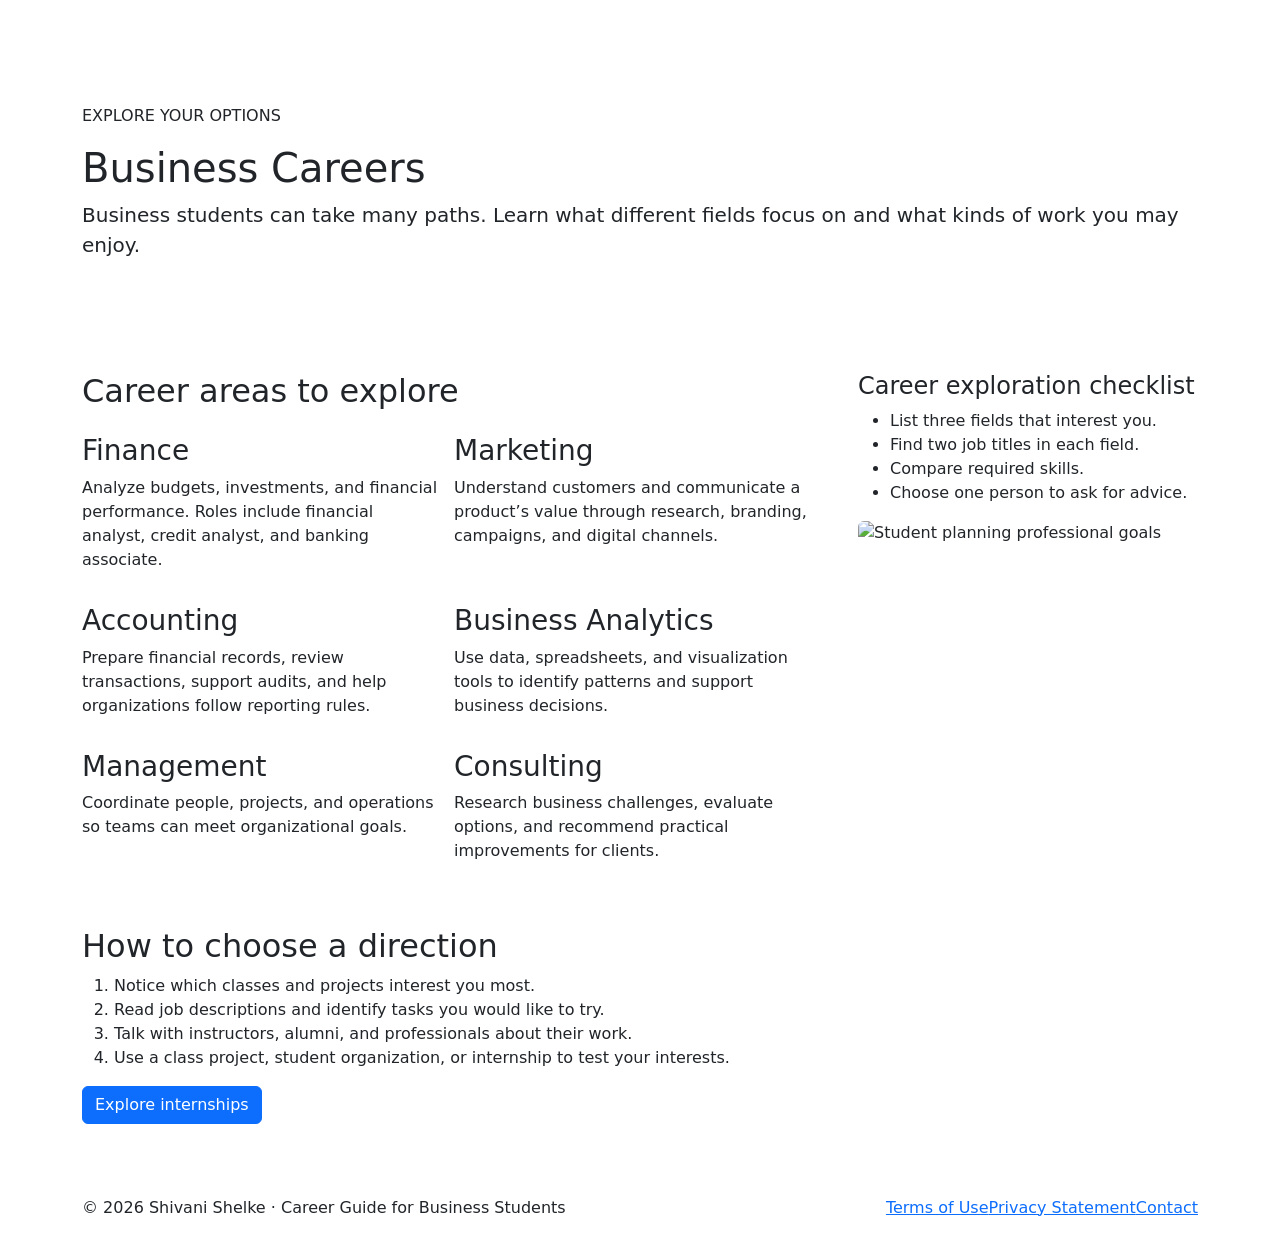
==== careers.html @ d2c97358 "Complete careers.html" ====
<!doctype html><html lang="en"><!-- DEVELOPER: Shivani Shelke, IS117-xxx, Fall 2026 --><head><meta charset="utf-8"><meta name="viewport" content="width=device-width, initial-scale=1"><meta name="description" content="Practical career preparation resources for business students."><title>Business Careers | Career Guide for Business Students</title><link href="https://cdn.jsdelivr.net/npm/bootstrap@5.3.3/dist/css/bootstrap.min.css" rel="stylesheet"><link rel="stylesheet" href="styles/custom.css"></head><body class="d-flex flex-column min-vh-100"><nav class="navbar navbar-expand-lg navbar-dark site-nav"><div class="container"><a class="navbar-brand fw-bold" href="index.html">Career Guide <span class="brand-accent">for Business Students</span></a><button class="navbar-toggler" type="button" data-bs-toggle="collapse" data-bs-target="#mainNav" aria-controls="mainNav" aria-expanded="false" aria-label="Toggle navigation"><span class="navbar-toggler-icon"></span></button><div class="collapse navbar-collapse" id="mainNav"><ul class="navbar-nav ms-auto"><li class="nav-item"><a class="nav-link" href="index.html">Home</a></li><li class="nav-item"><a class="nav-link" href="careers.html">Business Careers</a></li><li class="nav-item dropdown"><a class="nav-link dropdown-toggle" href="resume.html" id="resourcesDropdown" role="button" data-bs-toggle="dropdown" aria-expanded="false">Resume Tips</a><ul class="dropdown-menu dropdown-menu-end" aria-labelledby="resourcesDropdown"><li><a class="dropdown-item" href="resume.html">Resume Tips Overview</a></li><li><a class="dropdown-item" href="interviews.html">Interview Tips</a></li><li><a class="dropdown-item" href="internships.html">Internships</a></li><li><a class="dropdown-item" href="skills.html">Important Skills</a></li></ul></li><li class="nav-item"><a class="nav-link" href="contact.html">Contact</a></li></ul></div></div></nav><main class="flex-grow-1"><section class="page-banner"><div class="container py-5"><p class="eyebrow">EXPLORE YOUR OPTIONS</p><h1>Business Careers</h1><p class="lead">Business students can take many paths. Learn what different fields focus on and what kinds of work you may enjoy.</p></div></section><div class="container content-wrap py-5"><div class="row g-5"><div class="col-lg-8"><h2>Career areas to explore</h2><div class="row g-3 mt-1"><div class="col-md-6"><div class="info-panel h-100"><h3>Finance</h3><p>Analyze budgets, investments, and financial performance. Roles include financial analyst, credit analyst, and banking associate.</p></div></div><div class="col-md-6"><div class="info-panel h-100"><h3>Marketing</h3><p>Understand customers and communicate a product’s value through research, branding, campaigns, and digital channels.</p></div></div><div class="col-md-6"><div class="info-panel h-100"><h3>Accounting</h3><p>Prepare financial records, review transactions, support audits, and help organizations follow reporting rules.</p></div></div><div class="col-md-6"><div class="info-panel h-100"><h3>Business Analytics</h3><p>Use data, spreadsheets, and visualization tools to identify patterns and support business decisions.</p></div></div><div class="col-md-6"><div class="info-panel h-100"><h3>Management</h3><p>Coordinate people, projects, and operations so teams can meet organizational goals.</p></div></div><div class="col-md-6"><div class="info-panel h-100"><h3>Consulting</h3><p>Research business challenges, evaluate options, and recommend practical improvements for clients.</p></div></div></div><h2 class="mt-5">How to choose a direction</h2><ol><li>Notice which classes and projects interest you most.</li><li>Read job descriptions and identify tasks you would like to try.</li><li>Talk with instructors, alumni, and professionals about their work.</li><li>Use a class project, student organization, or internship to test your interests.</li></ol><a class="btn btn-primary" href="internships.html">Explore internships</a></div><aside class="col-lg-4"><div class="sidebar-card"><h2 class="h4">Career exploration checklist</h2><ul><li>List three fields that interest you.</li><li>Find two job titles in each field.</li><li>Compare required skills.</li><li>Choose one person to ask for advice.</li></ul><img src='Images/hero-career.svg' alt='Student planning professional goals' class='img-fluid rounded'></div></aside></div></div></main><footer class="site-footer mt-auto"><div class="container py-4 d-flex flex-column flex-md-row justify-content-between align-items-center gap-2"><p class="mb-0">© 2026 Shivani Shelke · Career Guide for Business Students</p><div class="footer-links"><a href="terms.html">Terms of Use</a><a href="privacy.html">Privacy Statement</a><a href="contact.html">Contact</a></div></div></footer><script src="https://cdn.jsdelivr.net/npm/bootstrap@5.3.3/dist/js/bootstrap.bundle.min.js"></script></body></html>
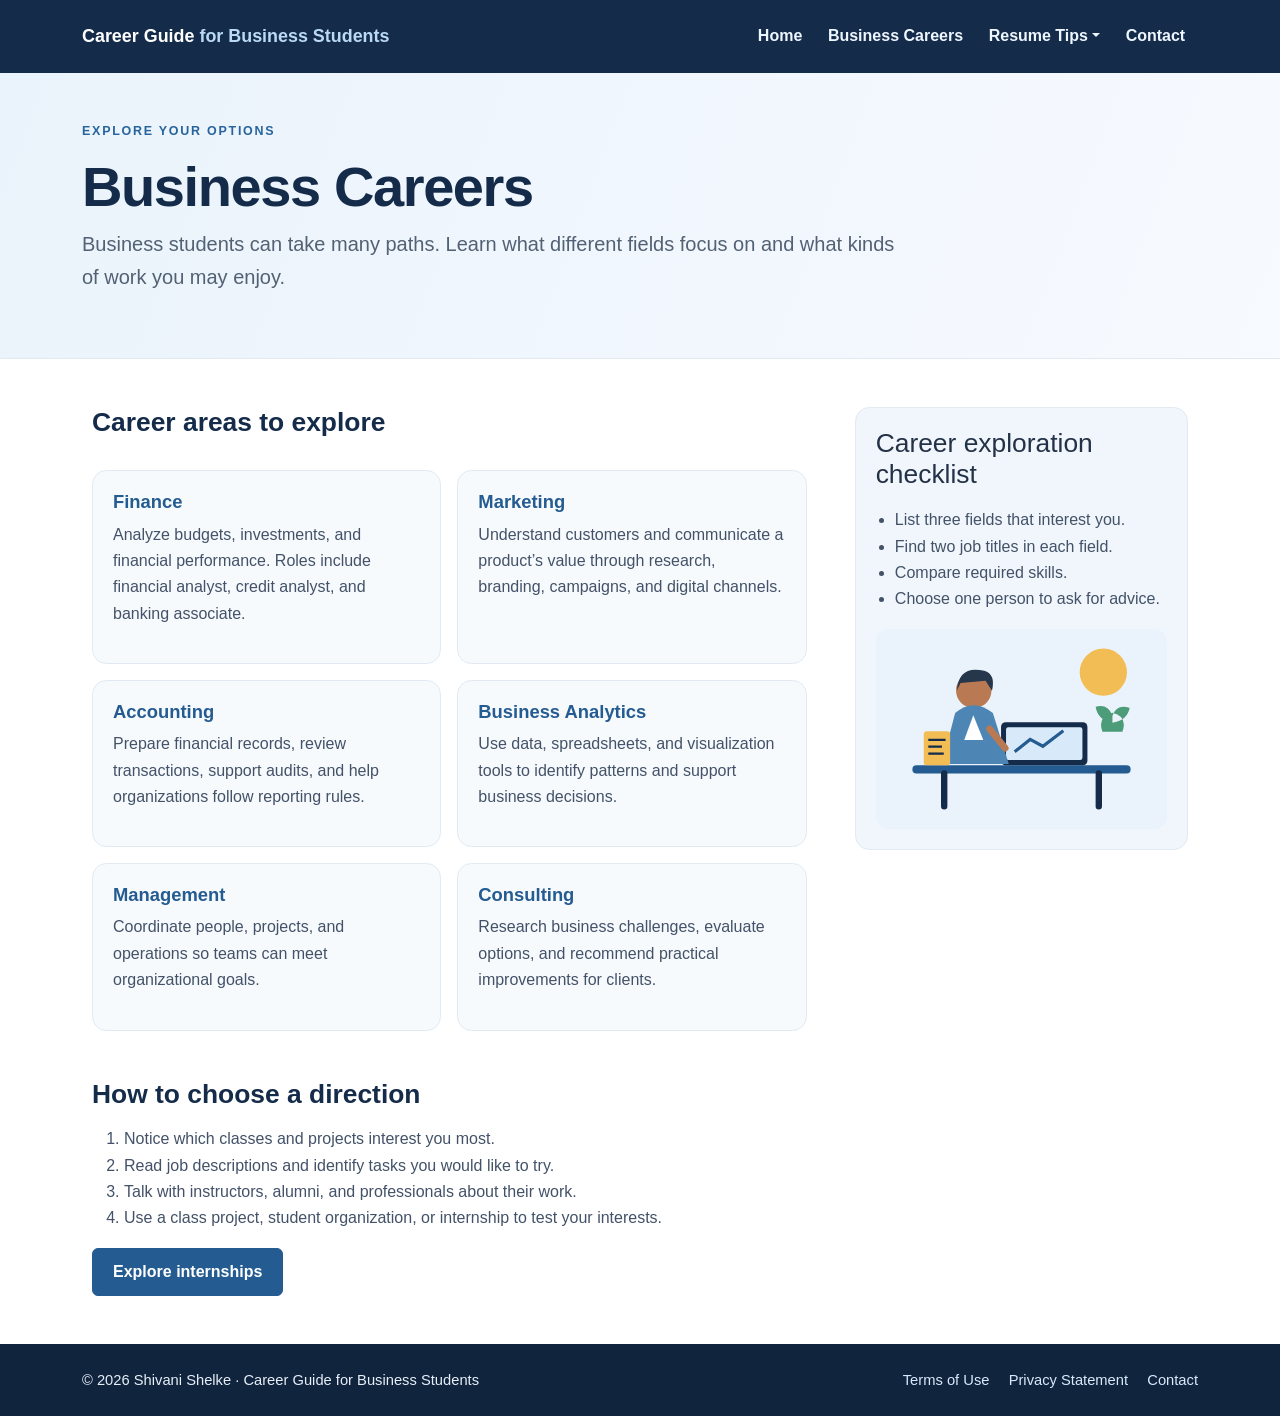
==== commit 8e5363b3: "Update course section to IS117-001" ====
--- a/careers.html
+++ b/careers.html
@@ -1 +1 @@
-<!doctype html><html lang="en"><!-- DEVELOPER: Shivani Shelke, IS117-xxx, Fall 2026 --><head><meta charset="utf-8"><meta name="viewport" content="width=device-width, initial-scale=1"><meta name="description" content="Practical career preparation resources for business students."><title>Business Careers | Career Guide for Business Students</title><link href="https://cdn.jsdelivr.net/npm/bootstrap@5.3.3/dist/css/bootstrap.min.css" rel="stylesheet"><link rel="stylesheet" href="styles/custom.css"></head><body class="d-flex flex-column min-vh-100"><nav class="navbar navbar-expand-lg navbar-dark site-nav"><div class="container"><a class="navbar-brand fw-bold" href="index.html">Career Guide <span class="brand-accent">for Business Students</span></a><button class="navbar-toggler" type="button" data-bs-toggle="collapse" data-bs-target="#mainNav" aria-controls="mainNav" aria-expanded="false" aria-label="Toggle navigation"><span class="navbar-toggler-icon"></span></button><div class="collapse navbar-collapse" id="mainNav"><ul class="navbar-nav ms-auto"><li class="nav-item"><a class="nav-link" href="index.html">Home</a></li><li class="nav-item"><a class="nav-link" href="careers.html">Business Careers</a></li><li class="nav-item dropdown"><a class="nav-link dropdown-toggle" href="resume.html" id="resourcesDropdown" role="button" data-bs-toggle="dropdown" aria-expanded="false">Resume Tips</a><ul class="dropdown-menu dropdown-menu-end" aria-labelledby="resourcesDropdown"><li><a class="dropdown-item" href="resume.html">Resume Tips Overview</a></li><li><a class="dropdown-item" href="interviews.html">Interview Tips</a></li><li><a class="dropdown-item" href="internships.html">Internships</a></li><li><a class="dropdown-item" href="skills.html">Important Skills</a></li></ul></li><li class="nav-item"><a class="nav-link" href="contact.html">Contact</a></li></ul></div></div></nav><main class="flex-grow-1"><section class="page-banner"><div class="container py-5"><p class="eyebrow">EXPLORE YOUR OPTIONS</p><h1>Business Careers</h1><p class="lead">Business students can take many paths. Learn what different fields focus on and what kinds of work you may enjoy.</p></div></section><div class="container content-wrap py-5"><div class="row g-5"><div class="col-lg-8"><h2>Career areas to explore</h2><div class="row g-3 mt-1"><div class="col-md-6"><div class="info-panel h-100"><h3>Finance</h3><p>Analyze budgets, investments, and financial performance. Roles include financial analyst, credit analyst, and banking associate.</p></div></div><div class="col-md-6"><div class="info-panel h-100"><h3>Marketing</h3><p>Understand customers and communicate a product’s value through research, branding, campaigns, and digital channels.</p></div></div><div class="col-md-6"><div class="info-panel h-100"><h3>Accounting</h3><p>Prepare financial records, review transactions, support audits, and help organizations follow reporting rules.</p></div></div><div class="col-md-6"><div class="info-panel h-100"><h3>Business Analytics</h3><p>Use data, spreadsheets, and visualization tools to identify patterns and support business decisions.</p></div></div><div class="col-md-6"><div class="info-panel h-100"><h3>Management</h3><p>Coordinate people, projects, and operations so teams can meet organizational goals.</p></div></div><div class="col-md-6"><div class="info-panel h-100"><h3>Consulting</h3><p>Research business challenges, evaluate options, and recommend practical improvements for clients.</p></div></div></div><h2 class="mt-5">How to choose a direction</h2><ol><li>Notice which classes and projects interest you most.</li><li>Read job descriptions and identify tasks you would like to try.</li><li>Talk with instructors, alumni, and professionals about their work.</li><li>Use a class project, student organization, or internship to test your interests.</li></ol><a class="btn btn-primary" href="internships.html">Explore internships</a></div><aside class="col-lg-4"><div class="sidebar-card"><h2 class="h4">Career exploration checklist</h2><ul><li>List three fields that interest you.</li><li>Find two job titles in each field.</li><li>Compare required skills.</li><li>Choose one person to ask for advice.</li></ul><img src='Images/hero-career.svg' alt='Student planning professional goals' class='img-fluid rounded'></div></aside></div></div></main><footer class="site-footer mt-auto"><div class="container py-4 d-flex flex-column flex-md-row justify-content-between align-items-center gap-2"><p class="mb-0">© 2026 Shivani Shelke · Career Guide for Business Students</p><div class="footer-links"><a href="terms.html">Terms of Use</a><a href="privacy.html">Privacy Statement</a><a href="contact.html">Contact</a></div></div></footer><script src="https://cdn.jsdelivr.net/npm/bootstrap@5.3.3/dist/js/bootstrap.bundle.min.js"></script></body></html>+<!doctype html><html lang="en"><!-- DEVELOPER: Shivani Shelke, IS117-001, Fall 2026 --><head><meta charset="utf-8"><meta name="viewport" content="width=device-width, initial-scale=1"><meta name="description" content="Practical career preparation resources for business students."><title>Business Careers | Career Guide for Business Students</title><link href="https://cdn.jsdelivr.net/npm/bootstrap@5.3.3/dist/css/bootstrap.min.css" rel="stylesheet"><link rel="stylesheet" href="styles/custom.css"></head><body class="d-flex flex-column min-vh-100"><nav class="navbar navbar-expand-lg navbar-dark site-nav"><div class="container"><a class="navbar-brand fw-bold" href="index.html">Career Guide <span class="brand-accent">for Business Students</span></a><button class="navbar-toggler" type="button" data-bs-toggle="collapse" data-bs-target="#mainNav" aria-controls="mainNav" aria-expanded="false" aria-label="Toggle navigation"><span class="navbar-toggler-icon"></span></button><div class="collapse navbar-collapse" id="mainNav"><ul class="navbar-nav ms-auto"><li class="nav-item"><a class="nav-link" href="index.html">Home</a></li><li class="nav-item"><a class="nav-link" href="careers.html">Business Careers</a></li><li class="nav-item dropdown"><a class="nav-link dropdown-toggle" href="resume.html" id="resourcesDropdown" role="button" data-bs-toggle="dropdown" aria-expanded="false">Resume Tips</a><ul class="dropdown-menu dropdown-menu-end" aria-labelledby="resourcesDropdown"><li><a class="dropdown-item" href="resume.html">Resume Tips Overview</a></li><li><a class="dropdown-item" href="interviews.html">Interview Tips</a></li><li><a class="dropdown-item" href="internships.html">Internships</a></li><li><a class="dropdown-item" href="skills.html">Important Skills</a></li></ul></li><li class="nav-item"><a class="nav-link" href="contact.html">Contact</a></li></ul></div></div></nav><main class="flex-grow-1"><section class="page-banner"><div class="container py-5"><p class="eyebrow">EXPLORE YOUR OPTIONS</p><h1>Business Careers</h1><p class="lead">Business students can take many paths. Learn what different fields focus on and what kinds of work you may enjoy.</p></div></section><div class="container content-wrap py-5"><div class="row g-5"><div class="col-lg-8"><h2>Career areas to explore</h2><div class="row g-3 mt-1"><div class="col-md-6"><div class="info-panel h-100"><h3>Finance</h3><p>Analyze budgets, investments, and financial performance. Roles include financial analyst, credit analyst, and banking associate.</p></div></div><div class="col-md-6"><div class="info-panel h-100"><h3>Marketing</h3><p>Understand customers and communicate a product’s value through research, branding, campaigns, and digital channels.</p></div></div><div class="col-md-6"><div class="info-panel h-100"><h3>Accounting</h3><p>Prepare financial records, review transactions, support audits, and help organizations follow reporting rules.</p></div></div><div class="col-md-6"><div class="info-panel h-100"><h3>Business Analytics</h3><p>Use data, spreadsheets, and visualization tools to identify patterns and support business decisions.</p></div></div><div class="col-md-6"><div class="info-panel h-100"><h3>Management</h3><p>Coordinate people, projects, and operations so teams can meet organizational goals.</p></div></div><div class="col-md-6"><div class="info-panel h-100"><h3>Consulting</h3><p>Research business challenges, evaluate options, and recommend practical improvements for clients.</p></div></div></div><h2 class="mt-5">How to choose a direction</h2><ol><li>Notice which classes and projects interest you most.</li><li>Read job descriptions and identify tasks you would like to try.</li><li>Talk with instructors, alumni, and professionals about their work.</li><li>Use a class project, student organization, or internship to test your interests.</li></ol><a class="btn btn-primary" href="internships.html">Explore internships</a></div><aside class="col-lg-4"><div class="sidebar-card"><h2 class="h4">Career exploration checklist</h2><ul><li>List three fields that interest you.</li><li>Find two job titles in each field.</li><li>Compare required skills.</li><li>Choose one person to ask for advice.</li></ul><img src='Images/hero-career.svg' alt='Student planning professional goals' class='img-fluid rounded'></div></aside></div></div></main><footer class="site-footer mt-auto"><div class="container py-4 d-flex flex-column flex-md-row justify-content-between align-items-center gap-2"><p class="mb-0">© 2026 Shivani Shelke · Career Guide for Business Students</p><div class="footer-links"><a href="terms.html">Terms of Use</a><a href="privacy.html">Privacy Statement</a><a href="contact.html">Contact</a></div></div></footer><script src="https://cdn.jsdelivr.net/npm/bootstrap@5.3.3/dist/js/bootstrap.bundle.min.js"></script></body></html>
--- a/styles/custom.css
+++ b/styles/custom.css
@@ -0,0 +1,9 @@
+/* DEVELOPER: Shivani Shelke, IS117-xxx, Fall 2026 */
+:root{--navy:#142b4a;--blue:#245b91;--sky:#eaf3fb;--gold:#f2bd55;--ink:#243247}
+*{box-sizing:border-box}html,body{min-height:100%}body{font-family:Arial,Helvetica,sans-serif;color:var(--ink);line-height:1.65;background:#fff}h1,h2,h3,h4{color:var(--navy);line-height:1.2;font-weight:700}h1{letter-spacing:-.025em}a{color:#175b99}a:hover{color:#0d3e6b}
+.site-nav{background:var(--navy);padding:.8rem 0}.navbar-brand{font-size:1.12rem;white-space:normal}.brand-accent{color:#b9d9f4}.site-nav .nav-link{color:#eef6ff!important;font-weight:600;padding:.65rem .8rem!important}.site-nav .nav-link:hover,.site-nav .nav-link:focus{color:var(--gold)!important}.dropdown-menu{border:0;box-shadow:0 12px 28px #10243a22;padding:.45rem}.dropdown-item{padding:.55rem .8rem}
+.hero-section{background:linear-gradient(115deg,#edf5fc,#f8fbff 65%,#fff);overflow:hidden}.hero-section .lead{max-width:39rem;color:#46566b}.eyebrow{color:#27649c;font-size:.78rem;font-weight:800;letter-spacing:.14em;margin-bottom:.7rem}.text-highlight{color:var(--blue)}.btn-primary{background:var(--blue);border-color:var(--blue);font-weight:700;padding:.7rem 1.25rem}.btn-primary:hover,.btn-primary:focus{background:#17416b;border-color:#17416b}.hero-art{max-height:390px;width:100%;object-fit:contain}
+.section-heading h2{font-size:2rem}.resource-card{border:1px solid #e2eaf2;border-radius:1rem;overflow:hidden;box-shadow:0 5px 18px #17324d0a;transition:transform .18s ease,box-shadow .18s ease}.resource-card:hover{transform:translateY(-4px);box-shadow:0 12px 28px #17324d18}.resource-card .card-img-top{height:165px;object-fit:contain;background:#f1f6fb;padding:1rem}.resource-card .card-body{padding:1.35rem}.resource-card p{color:#526174}.resource-card a{font-weight:700;text-decoration:none}.card-symbol{display:inline-grid;place-items:center;width:46px;height:46px;border-radius:50%;background:var(--sky);color:var(--blue);font-size:1.5rem;margin-bottom:1rem}
+.cta-band{background:var(--blue);color:white}.cta-band h2{color:white}.cta-band p{color:#e5f0fa}.page-banner{background:linear-gradient(110deg,#eaf3fb,#f7faff);border-bottom:1px solid #e1eaf3}.page-banner h1{font-size:clamp(2.2rem,5vw,3.5rem)}.page-banner .lead{max-width:52rem;color:#526174}.content-wrap{max-width:1120px}.content-wrap h2{font-size:1.65rem;margin-bottom:1rem}.content-wrap h3{font-size:1.15rem}.content-wrap p,.content-wrap li{color:#435268}.info-panel,.sidebar-card,.form-card,.example-box{background:#f7fafd;border:1px solid #e1eaf3;border-radius:.9rem;padding:1.25rem}.info-panel h3{color:var(--blue)}.sidebar-card{background:#f0f6fb}.sidebar-card ul{padding-left:1.2rem}.content-illustration{width:min(100%,240px);height:auto}.example-box{border-left:4px solid var(--gold);background:#fffaf0}.form-card{background:white;box-shadow:0 8px 28px #193b5a10;padding:clamp(1.2rem,3vw,2rem)}.form-control{padding:.7rem .8rem;border-color:#cbd7e3}.form-control:focus{border-color:#4c86b8;box-shadow:0 0 0 .2rem #245b9122}
+.site-footer{background:#10243d;color:#e7eef7}.site-footer p{font-size:.92rem;color:#e7eef7}.footer-links{display:flex;gap:1.2rem;flex-wrap:wrap}.footer-links a{color:#d7e9fa;text-decoration:none;font-size:.92rem}.footer-links a:hover{text-decoration:underline;color:white}
+@media(max-width:767.98px){.hero-section .container{padding-top:2.5rem!important;padding-bottom:2.5rem!important}.hero-art{max-height:260px}.content-illustration{float:none!important;display:block;width:min(100%,280px);margin:0 auto 1.5rem!important}.site-footer .container{align-items:flex-start!important}.footer-links{gap:.8rem 1rem}}@media(min-width:992px){.home-page .hero-section{min-height:440px;display:flex;align-items:center}}@media(prefers-reduced-motion:reduce){*,*::before,*::after{scroll-behavior:auto!important;transition:none!important}}
